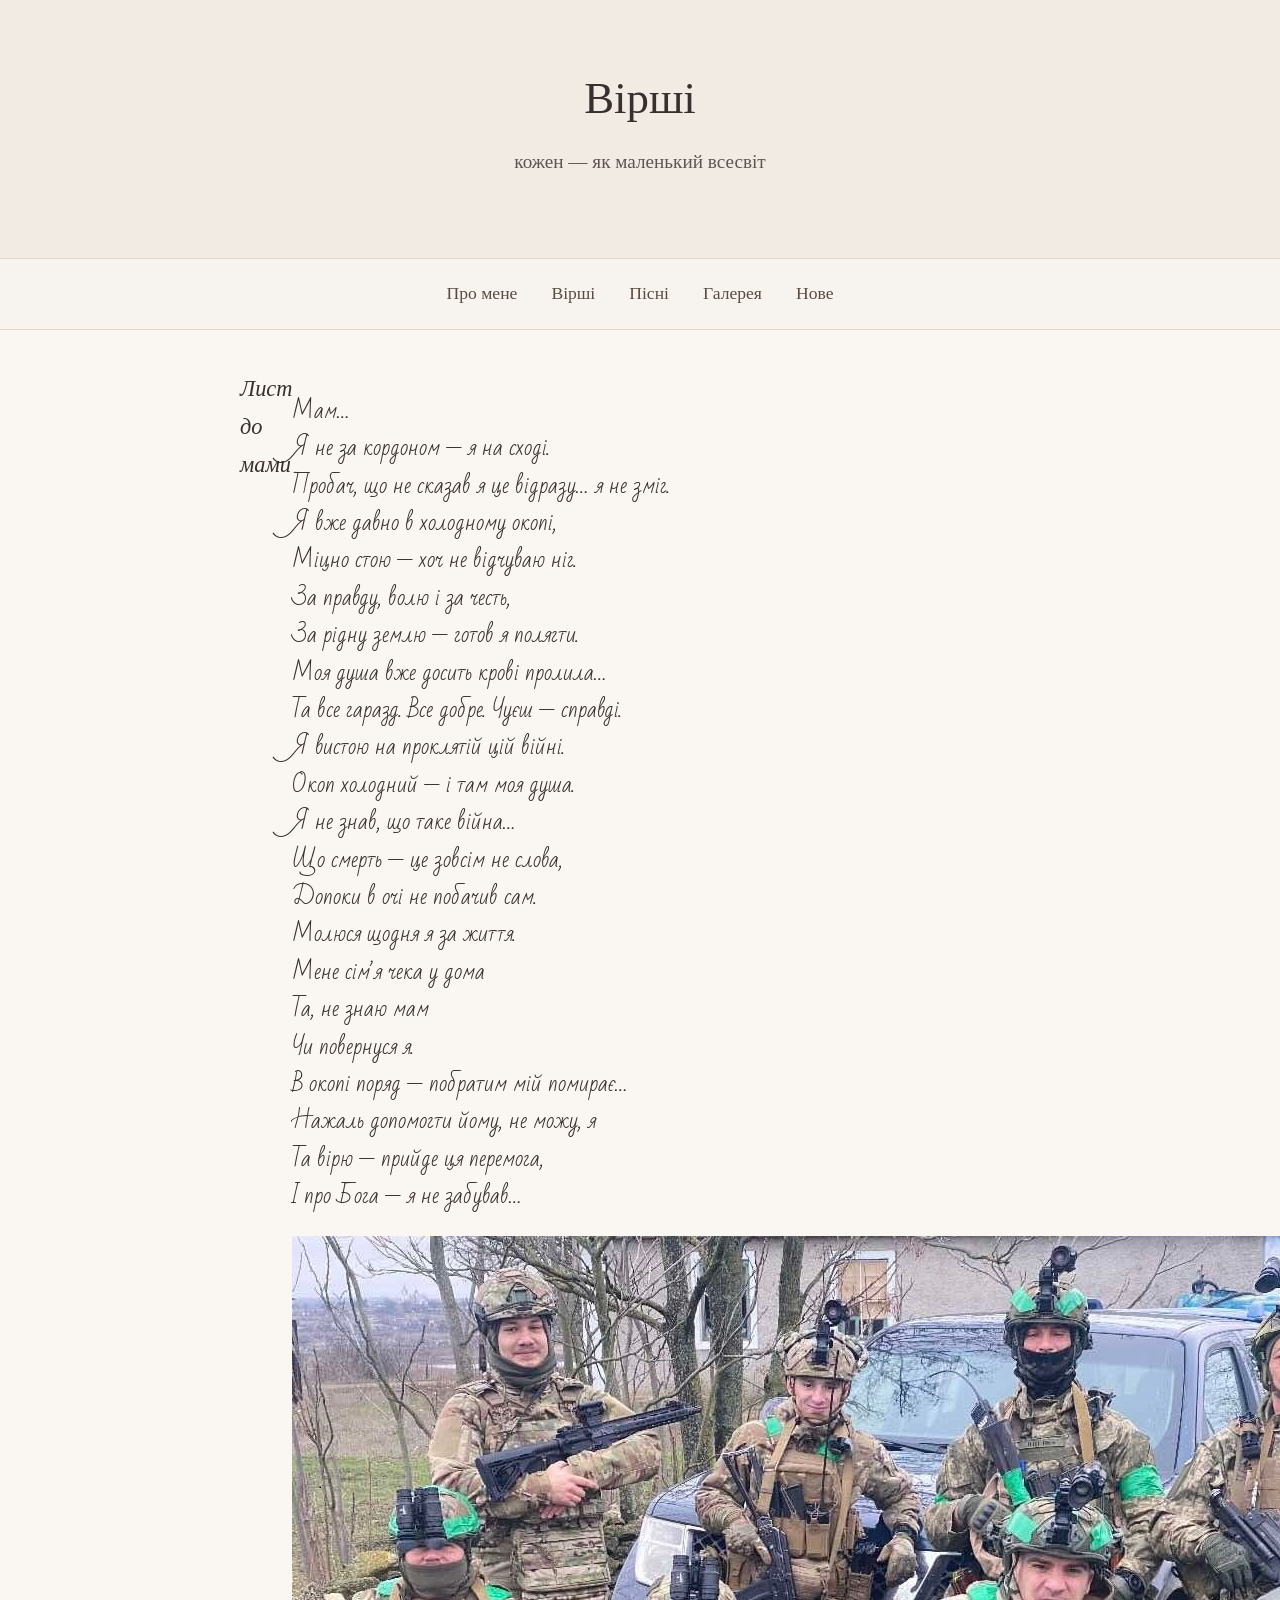
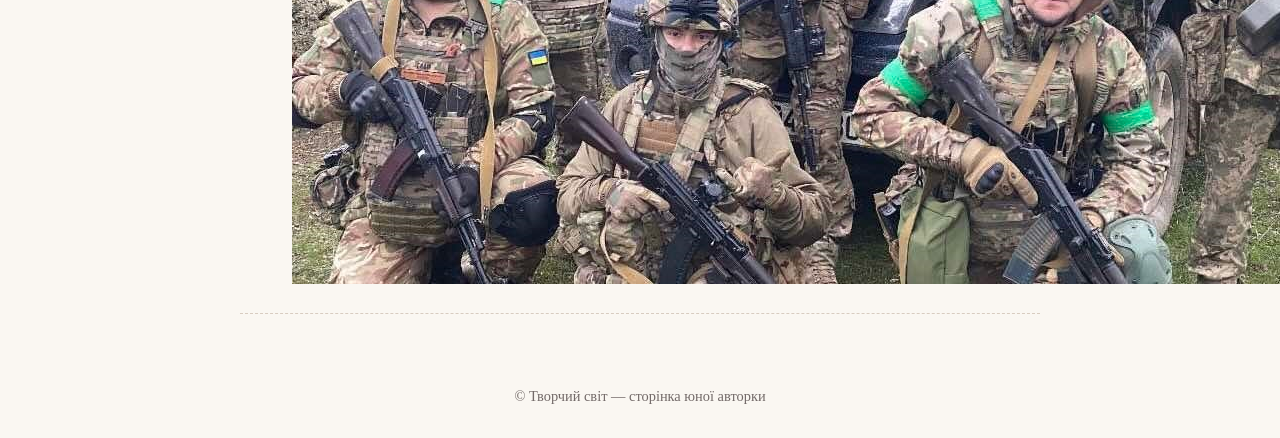
==== poems.html @ a97b37db "Update poems.html" ====
<!DOCTYPE html>
<html lang="uk">
<head>
    <meta charset="UTF-8">
    <title>Вірші</title>
    <link rel="stylesheet" href="styles.css">
    <link href="https://fonts.googleapis.com/css2?family=Bad+Script&display=swap" rel="stylesheet">
</head>

<body>

<header>
    <h1>Вірші</h1>
    <p>кожен — як маленький всесвіт</p>
</header>

<nav>
    <a href="index.html">Про мене</a>
    <a href="poems.html">Вірші</a>
    <a href="songs.html">Пісні</a>
    <a href="gallery.html">Галерея</a>
    <a href="new.html">Нове</a>
</nav>

<div class="content">

    <div class="poem">
        <div class="poem-title">Лист до мами</div>
            <div class="poet">
        <p class="poe">
            Мам…<br>
Я не за кордоном — я на сході.<br>
Пробач, що не сказав я це відразу… я не зміг.<br>
Я вже давно в холодному окопі,<br>
Міцно стою — хоч не відчуваю ніг.<br>

За правду, волю і за честь,<br>
За рідну землю — готов я полягти.<br>
Моя душа вже досить крові пролила…<br>
Та все гаразд. Все добре. Чуєш — справді.<br>
Я вистою на проклятій цій війні.<br>

Окоп холодний — і там моя душа.<br>
Я не знав, що таке війна…<br>
Що смерть — це зовсім не слова,<br>
Допоки в очі не побачив сам.<br>

Молюся щодня я за життя.<br>
Мене сімʼя чека у дома<br>
Та, не знаю мам <br>
Чи повернуся я.<br>

В окопі поряд — побратим  мій помирає… <br>
Нажаль допомогти йому, не можу, я <br>
Та вірю — прийде ця перемога, <br>
І про Бога — я не забував… 

        </p>
        
        <img src="hoto1.jpg" >
    </div>
  
    </div>
</div>

<footer>
    © Творчий світ — сторінка юної авторки
</footer>

</body>

</html>
---- styles.css ----
/* Загальні стилі */
body {
    font-family: "Georgia", serif;
    background: #faf7f2;
    color: #3a2f2f;
    margin: 0;
    padding: 0;
    line-height: 1.7;
}

/* Шапка */
header {
    text-align: center;
    padding: 60px 20px;
    background: #f2ebe3;
    border-bottom: 1px solid #e0d6cc;
}

header h1 {
    font-size: 2.8em;
    margin: 0;
    font-weight: normal;
}

header p {
    font-size: 1.2em;
    margin-top: 10px;
    opacity: 0.8;
}

/* Меню */
nav {
    text-align: center;
    padding: 20px;
    background: #f7f3ee;
    border-bottom: 1px solid #e0d6cc;
}

nav a {
    margin: 0 15px;
    text-decoration: none;
    color: #5a4a42;
    font-size: 1.1em;
}

nav a:hover {
    text-decoration: underline;
}

/* Контент */
.content {
    max-width: 800px;
    margin: 40px auto;
    padding: 0 20px;
}

h2 {
    font-weight: normal;
    font-size: 2em;
    margin-bottom: 20px;
}

/* Вірші */
.poem {
    display:flex;
    margin-bottom: 40px;
    padding-bottom: 20px;
    border-bottom: 1px dashed #d8ccc0;
}

.poem-title {
    font-size: 1.4em;
    margin-bottom: 10px;
    font-style: italic;
}
.poe{
     
     font-family: "Bad Script";
     font-size: 22px;
    }

/* Пісні */
.song {
    margin-bottom: 40px;
    padding-bottom: 20px;
    border-bottom: 1px dashed #d8ccc0;
}

/* Галерея */
.gallery img {
    width: 100%;
    max-width: 300px;
    margin: 10px;
    border-radius: 6px;
    box-shadow: 0 2px 6px rgba(0,0,0,0.1);
}

/* Футер */
footer {
    text-align: center;
    padding: 30px;
    font-size: 0.9em;
    opacity: 0.7;

}
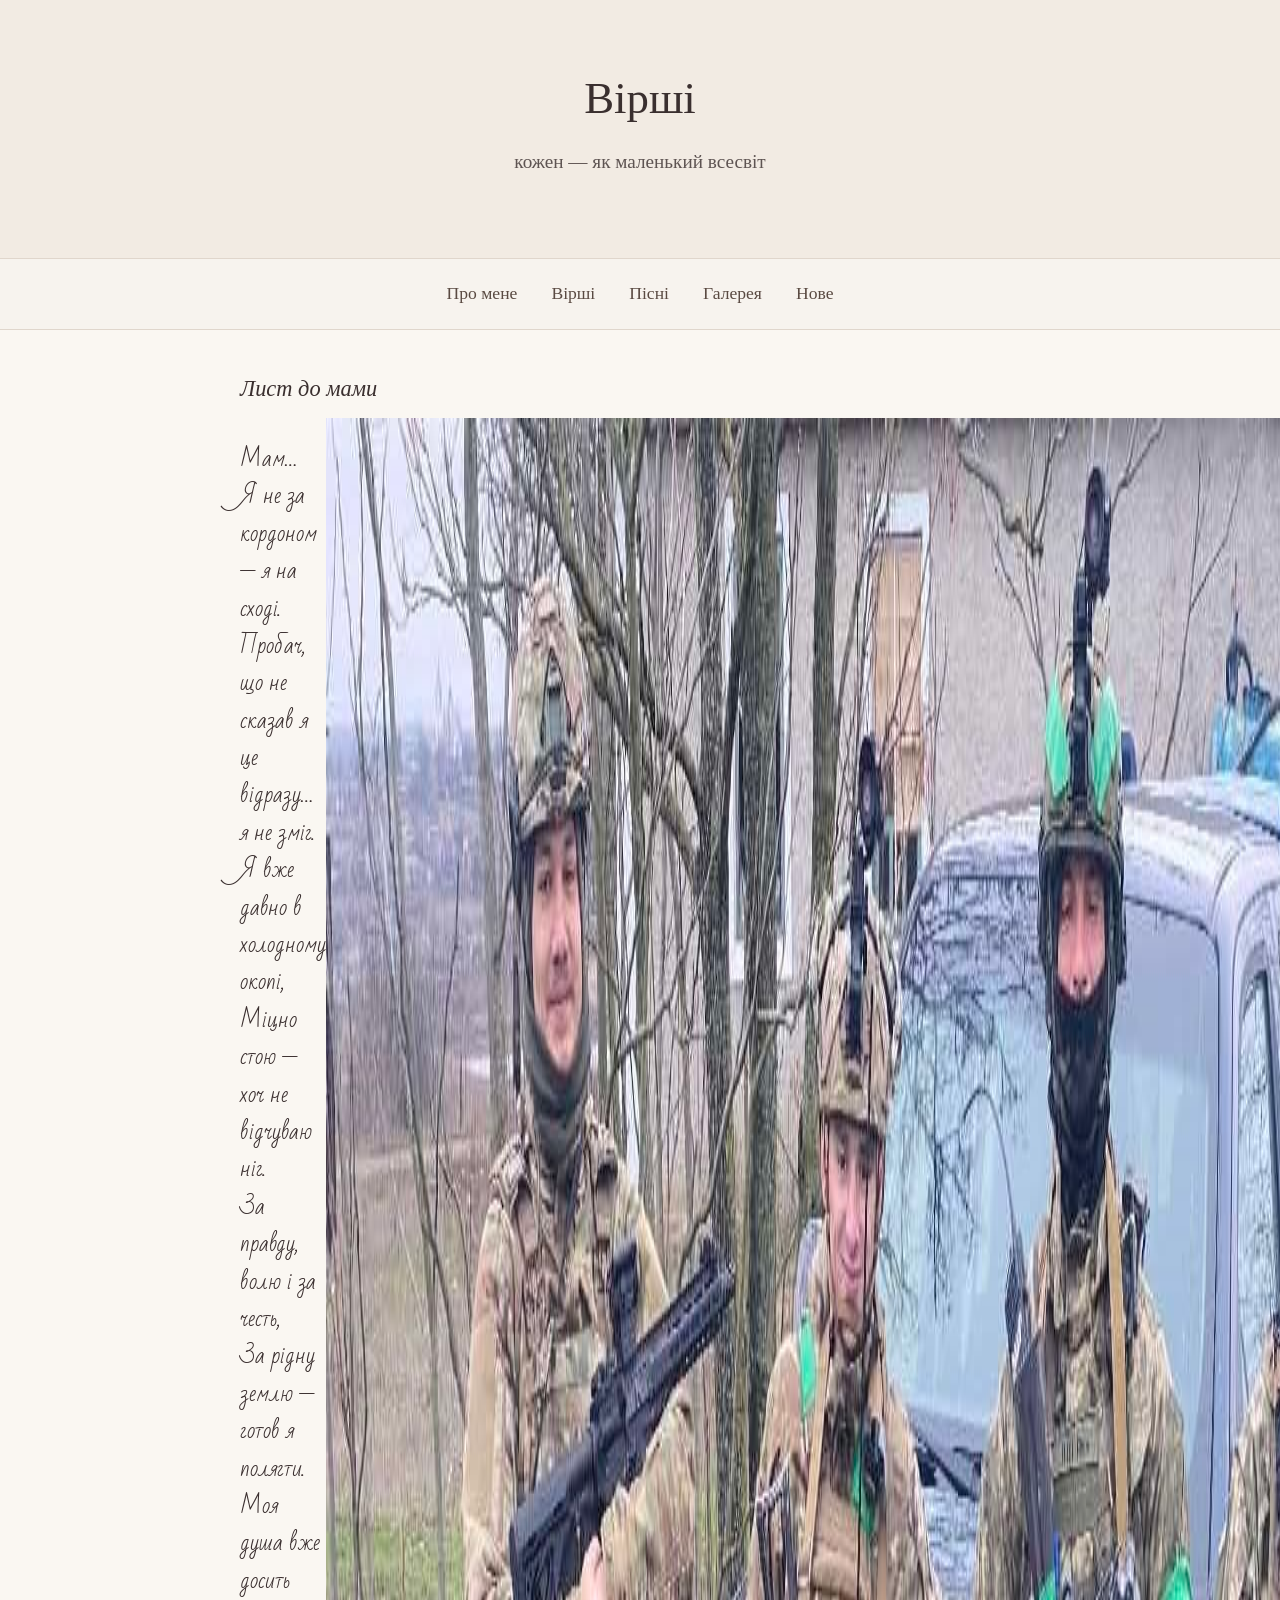
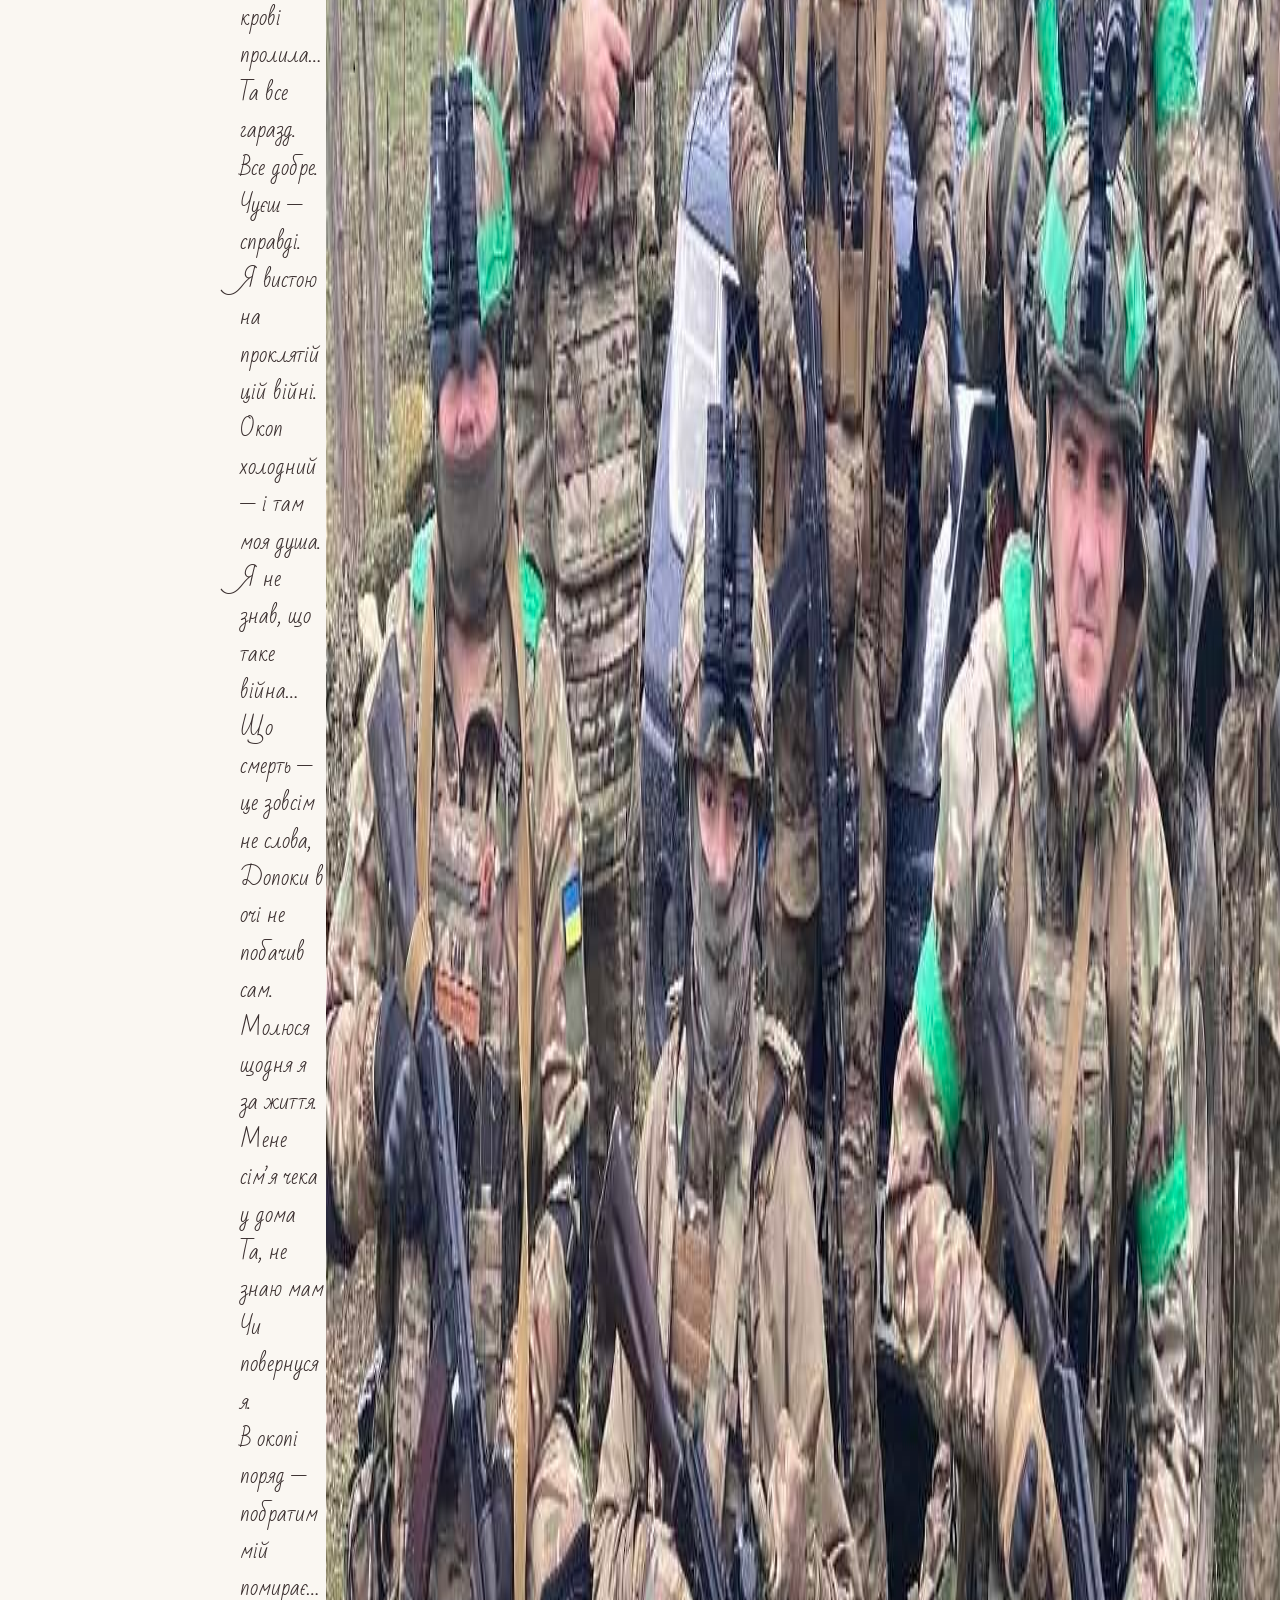
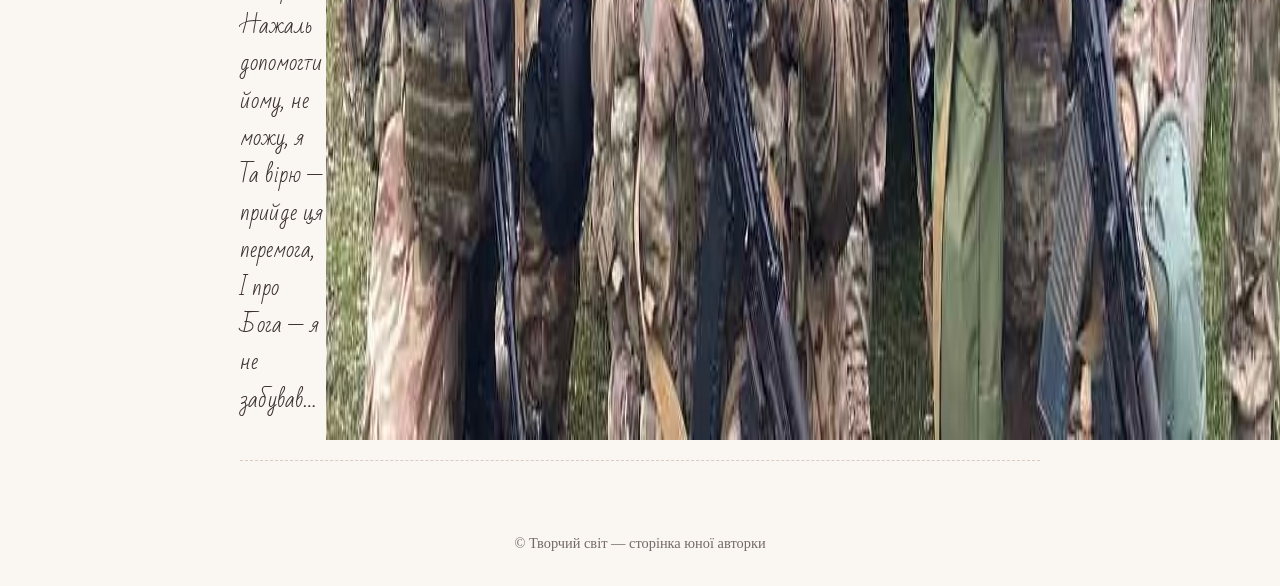
==== commit 4697f016: "Update poems.html" ====
--- a/poems.html
+++ b/poems.html
@@ -57,7 +57,7 @@
 
         </p>
         
-        <img src="hoto1.jpg" >
+        <img src="hoto1.jpg" class="poem-image">
     </div>
   
     </div>
@@ -85,3 +85,4 @@
 
 
 
+
--- a/styles.css
+++ b/styles.css
@@ -62,12 +62,14 @@
 
 /* Вірші */
 .poem {
-    display:flex;
+   
     margin-bottom: 40px;
     padding-bottom: 20px;
     border-bottom: 1px dashed #d8ccc0;
 }
-
+.poet{
+     display:flex;
+}
 .poem-title {
     font-size: 1.4em;
     margin-bottom: 10px;
@@ -103,3 +105,4 @@
     opacity: 0.7;
 
 }
+
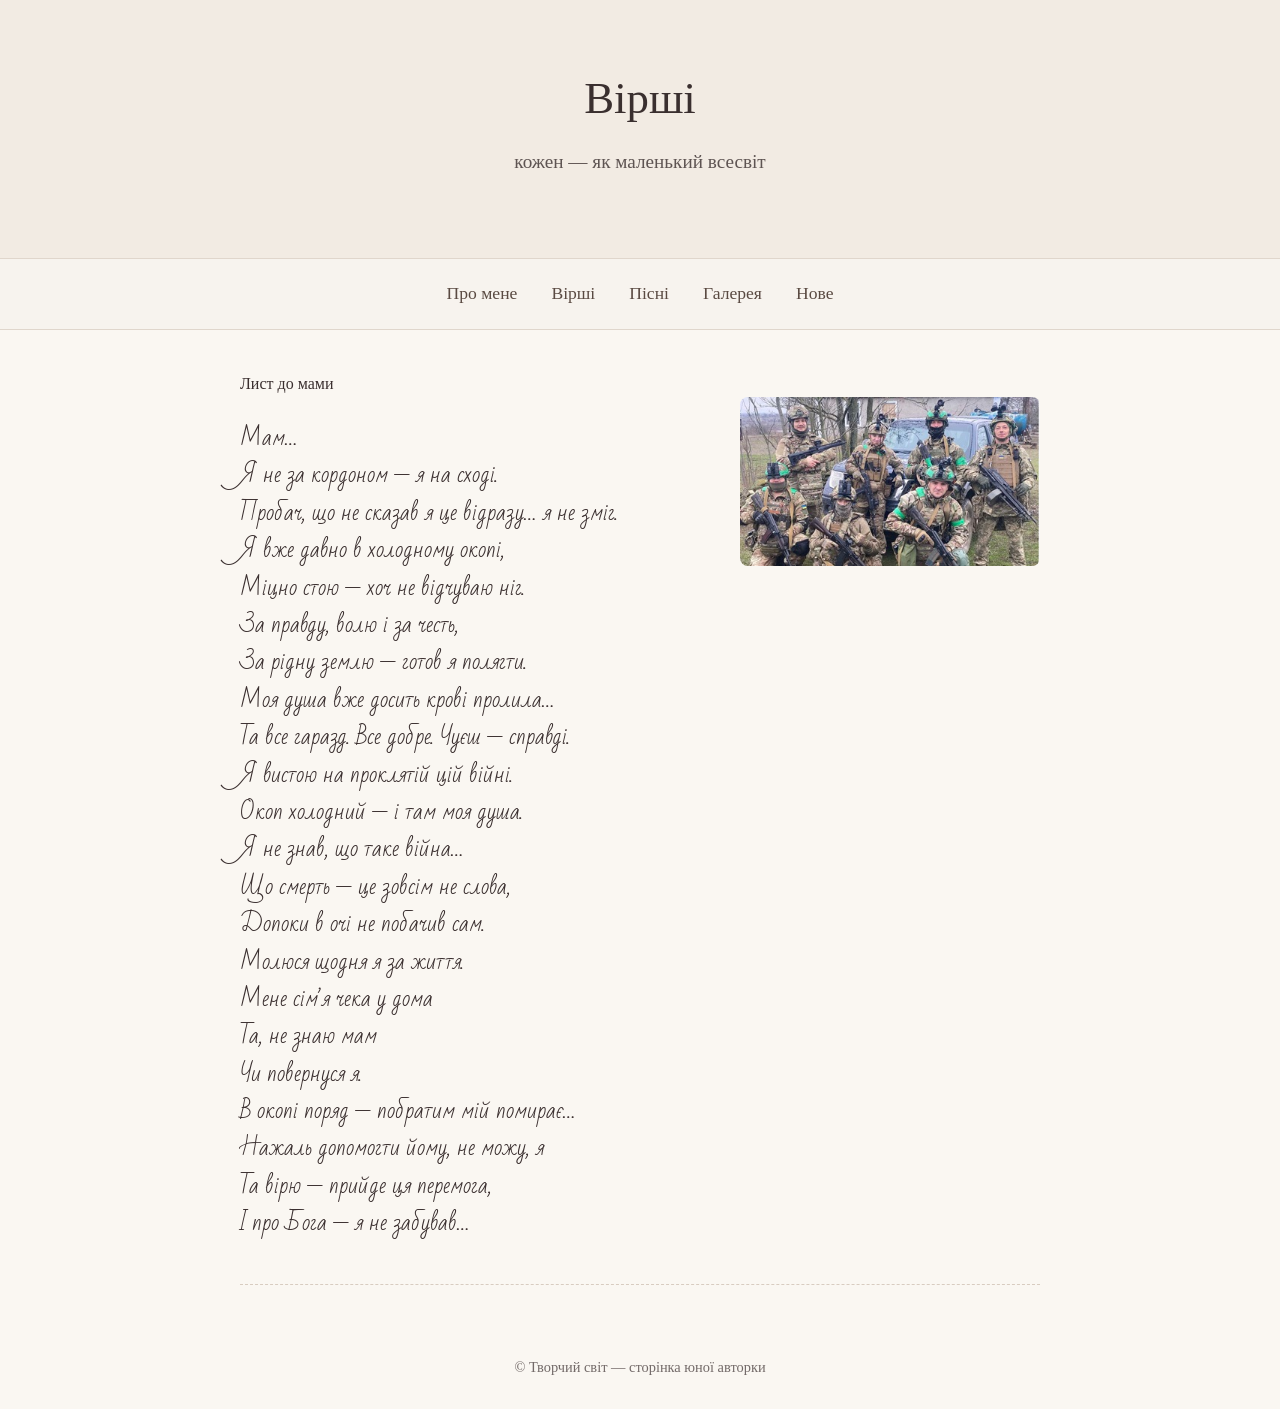
==== commit 34109880: "Update poems.html" ====
--- a/poems.html
+++ b/poems.html
@@ -57,7 +57,7 @@
 
         </p>
         
-        <img src="hoto1.jpg" class="poem-image">
+        <img src="photo1.jpg" class="poem-image">
     </div>
   
     </div>
@@ -86,3 +86,4 @@
 
 
 
+
--- a/styles.css
+++ b/styles.css
@@ -67,16 +67,27 @@
     padding-bottom: 20px;
     border-bottom: 1px dashed #d8ccc0;
 }
-.poet{
-     display:flex;
+ .poet {
+    display: flex;
+    gap: 20px;          /* відстань між текстом і фото */
+    align-items: flex-start;
+}
+
+
 }
 .poem-title {
     font-size: 1.4em;
     margin-bottom: 10px;
     font-style: italic;
 }
+.poem-image {
+    width: 300px;       /* або будь-який розмір, який тобі треба */
+    height: auto;
+    border-radius: 8px;
+}
+
 .poe{
-     
+     flex:1;
      font-family: "Bad Script";
      font-size: 22px;
     }
@@ -106,3 +117,4 @@
 
 }
 
+
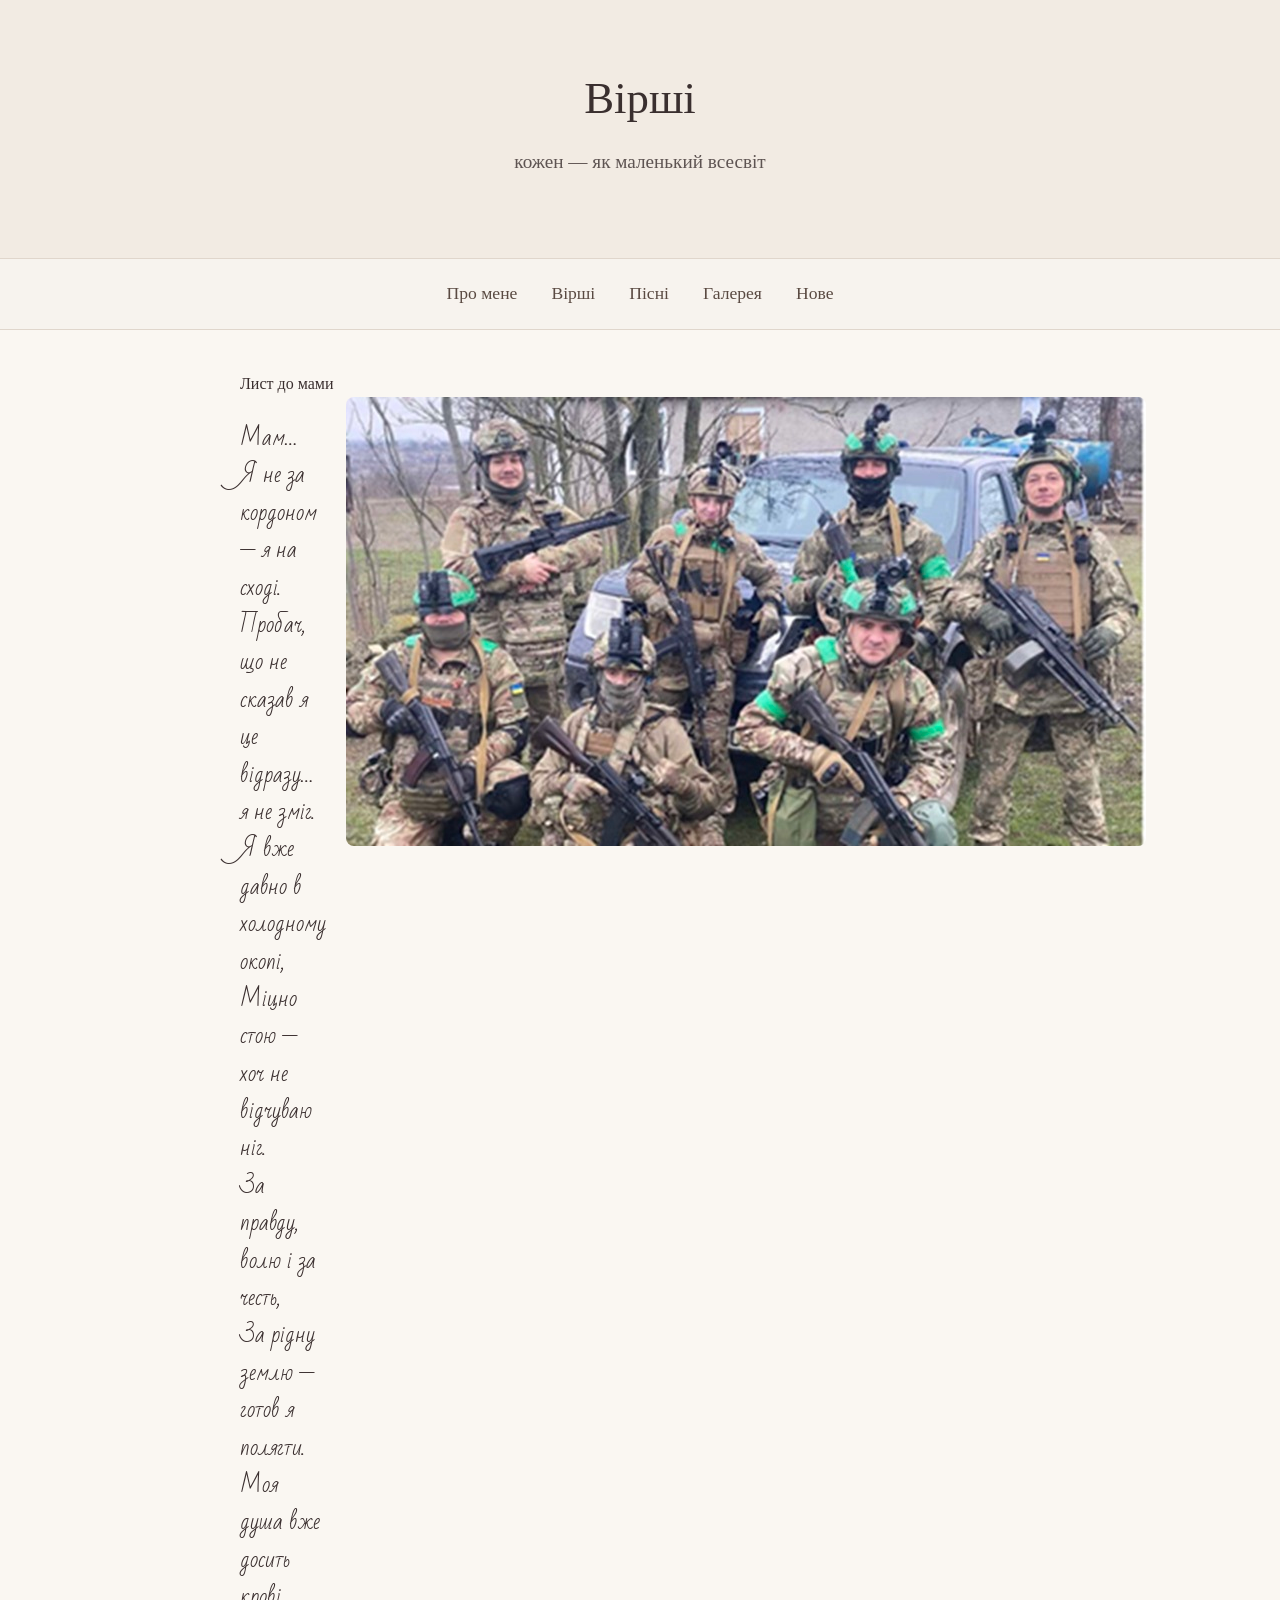
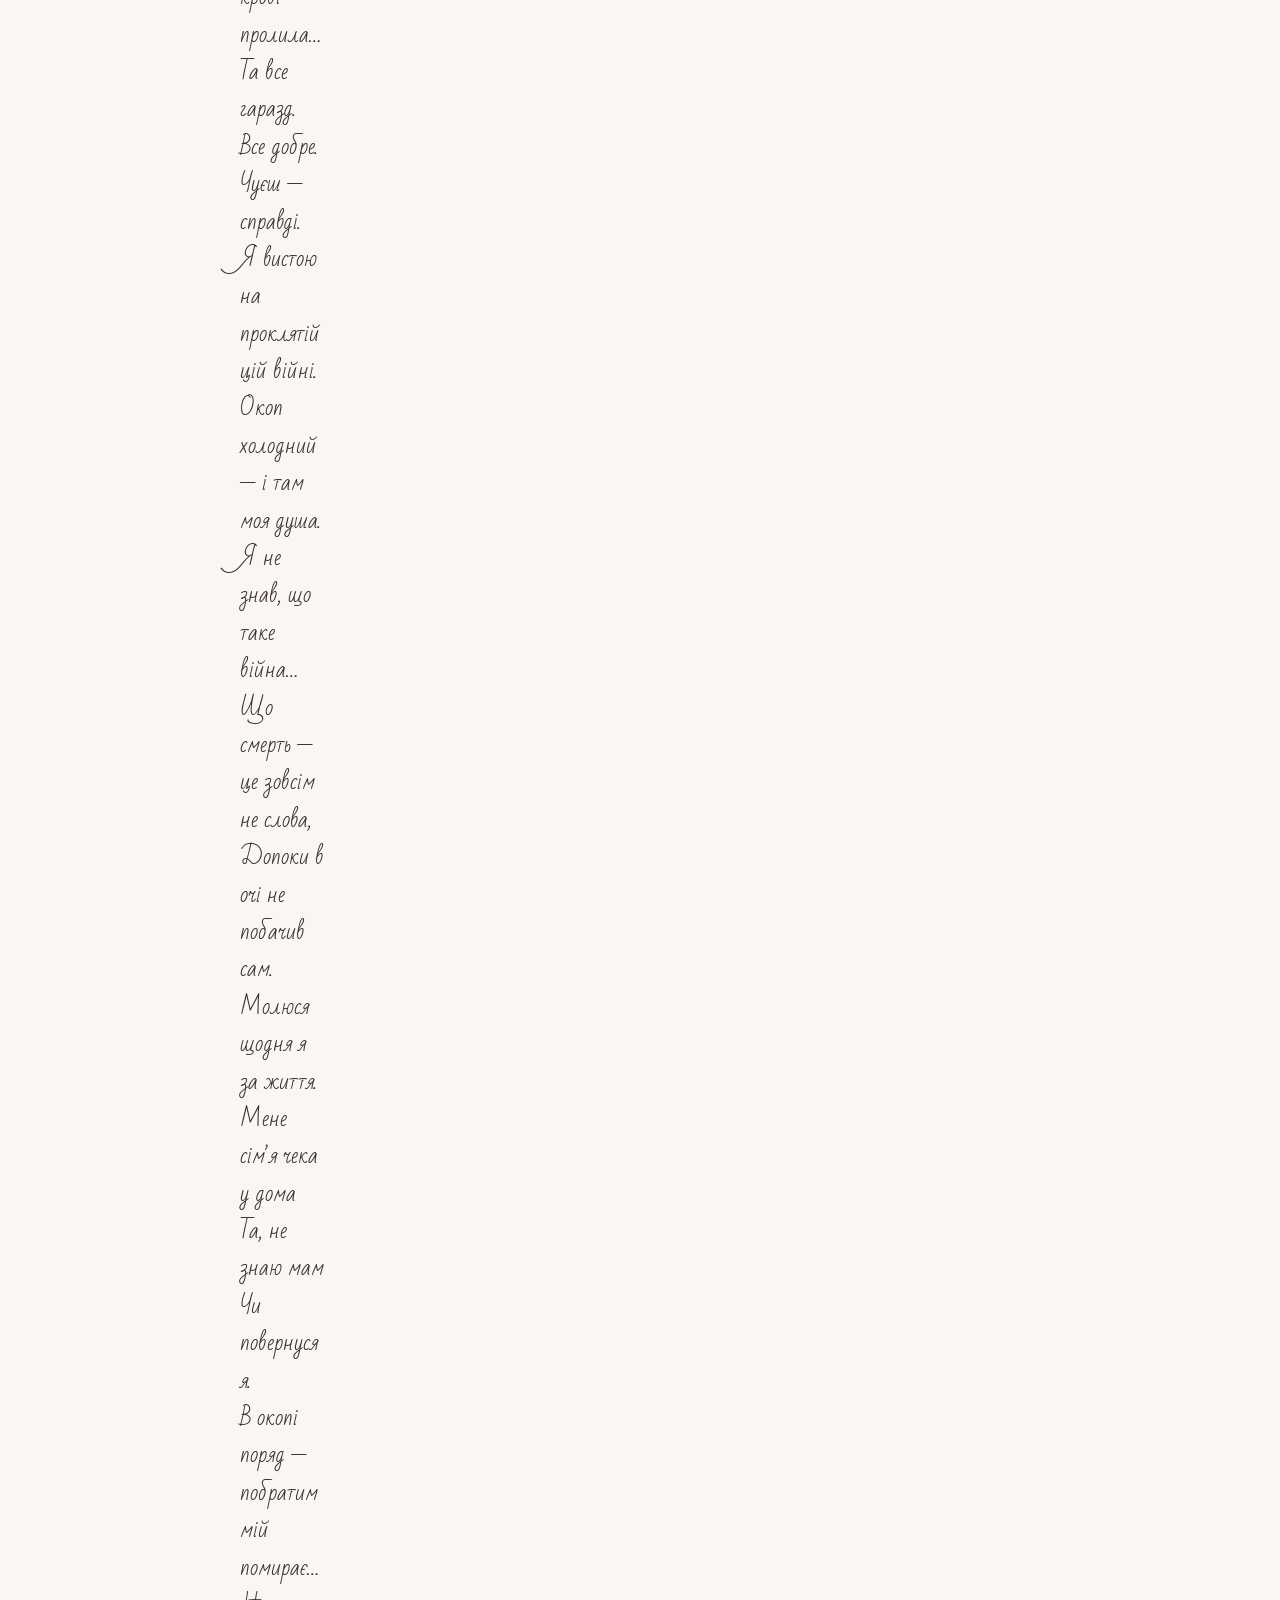
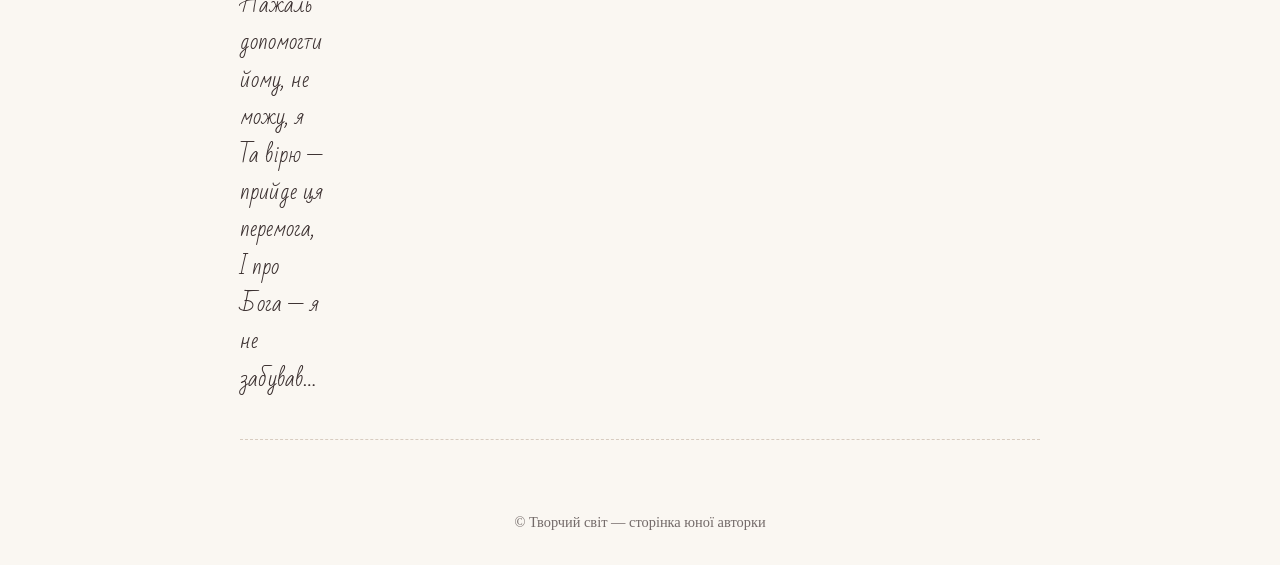
==== commit e6c36922: "Update poems.html" ====
--- a/poems.html
+++ b/poems.html
@@ -56,8 +56,11 @@
 І про Бога — я не забував… 
 
         </p>
+         <div class="poem-photo">
+            <img src="photo1.jpg" class="poem-image">
+        </div>
+
         
-        <img src="photo1.jpg" class="poem-image">
     </div>
   
     </div>
@@ -87,3 +90,4 @@
 
 
 
+
--- a/styles.css
+++ b/styles.css
@@ -81,9 +81,11 @@
     font-style: italic;
 }
 .poem-image {
-    width: 300px;       /* або будь-який розмір, який тобі треба */
+    width: 800px;       /* або будь-який розмір, який тобі треба */
     height: auto;
     border-radius: 8px;
+    margin-left: auto; /* ось це вирішує твою проблему */
+
 }
 
 .poe{
@@ -118,3 +120,9 @@
 }
 
 
+
+
+
+
+
+
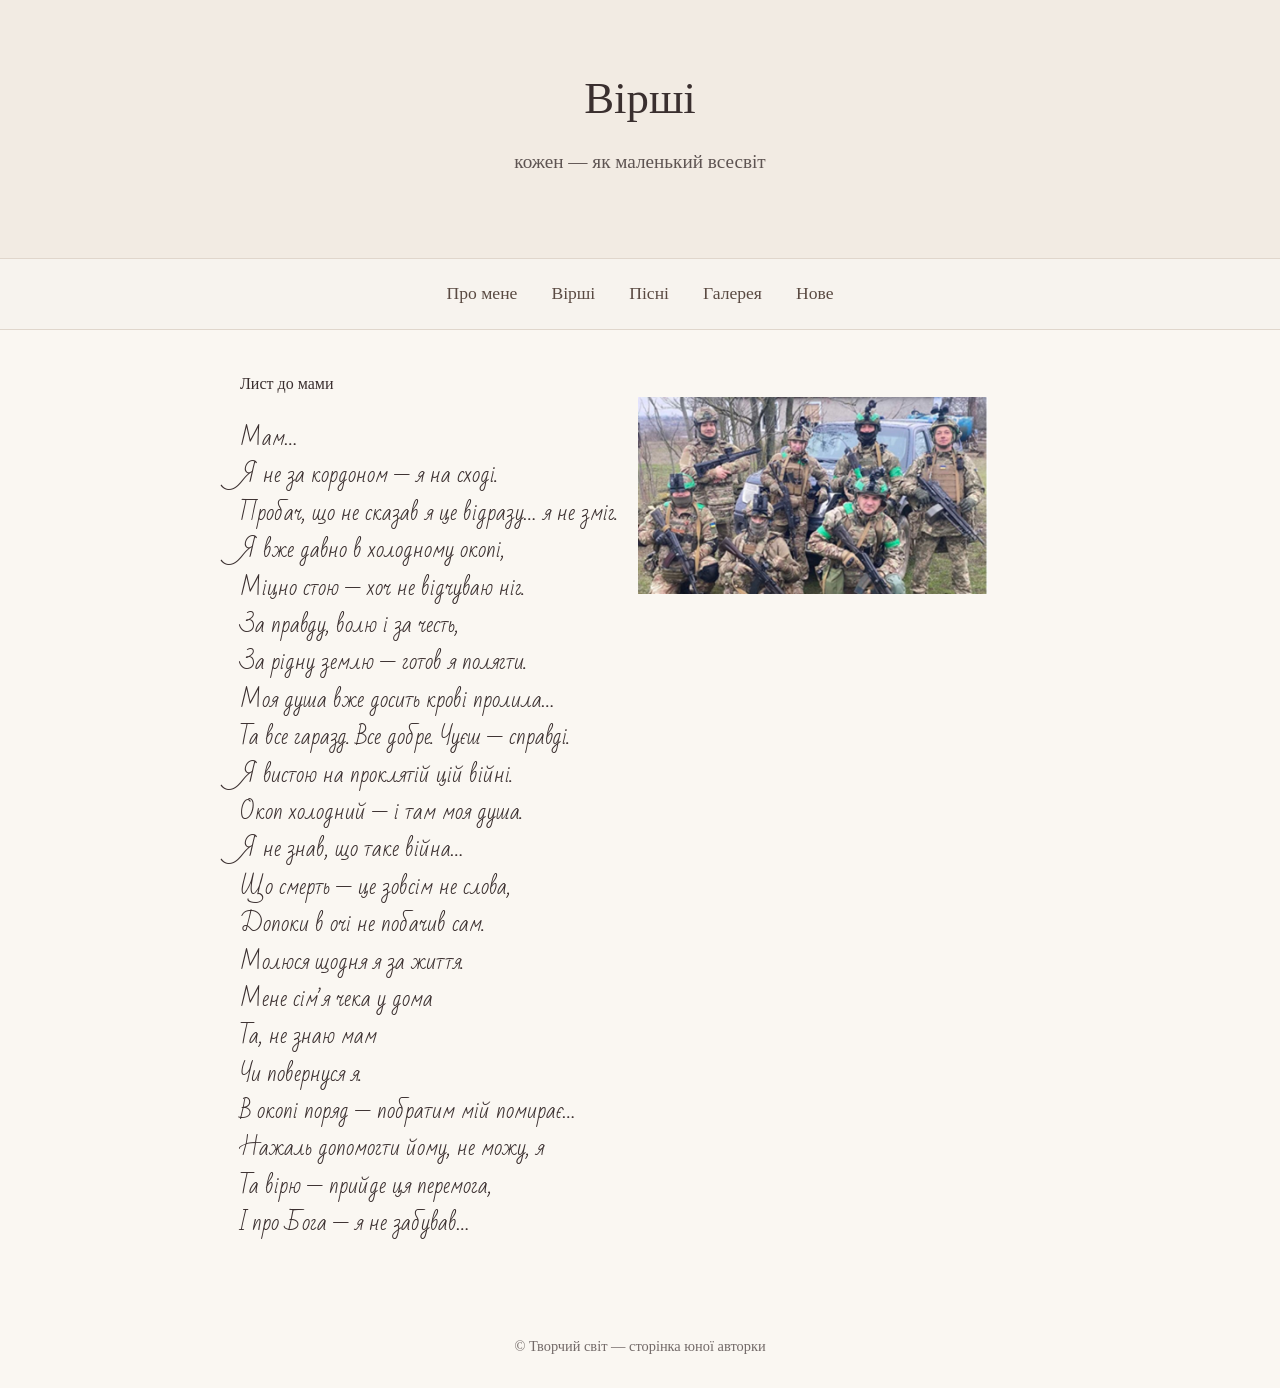
==== commit 8e52cf46: "Update poems.html" ====
--- a/poems.html
+++ b/poems.html
@@ -27,6 +27,7 @@
     <div class="poem">
         <div class="poem-title">Лист до мами</div>
             <div class="poet">
+                 <div class="poet-text">
         <p class="poe">
             Мам…<br>
 Я не за кордоном — я на сході.<br>
@@ -56,6 +57,7 @@
 І про Бога — я не забував… 
 
         </p>
+                 </div>           
          <div class="poem-photo">
             <img src="photo1.jpg" class="poem-image">
         </div>
@@ -91,3 +93,4 @@
 
 
 
+
--- a/styles.css
+++ b/styles.css
@@ -61,39 +61,28 @@
 }
 
 /* Вірші */
-.poem {
-   
-    margin-bottom: 40px;
-    padding-bottom: 20px;
-    border-bottom: 1px dashed #d8ccc0;
-}
- .poet {
+.poet {
     display: flex;
-    gap: 20px;          /* відстань між текстом і фото */
     align-items: flex-start;
+    gap: 20px;
 }
 
-
-}
-.poem-title {
-    font-size: 1.4em;
-    margin-bottom: 10px;
-    font-style: italic;
-}
-.poem-image {
-    width: 800px;       /* або будь-який розмір, який тобі треба */
-    height: auto;
-    border-radius: 8px;
-    margin-left: auto; /* ось це вирішує твою проблему */
-
+.poe {
+    flex: 1;        /* текст займає ВСЕ доступне місце */
+    min-width: 0;   /* дозволяє тексту розширюватися */
+     font-family: "Bad Script";
+     font-size: 22px;
 }
 
-.poe{
-     flex:1;
-     font-family: "Bad Script";
-     font-size: 22px;
-    }
+.poem-photo {
+    flex: 0 0 350px; /* фото займає рівно 250px праворуч */
+}
 
+.poem-image {
+    width: 100%;
+    height: auto;
+    display: block;
+}
 /* Пісні */
 .song {
     margin-bottom: 40px;
@@ -126,3 +115,8 @@
 
 
 
+
+
+
+
+
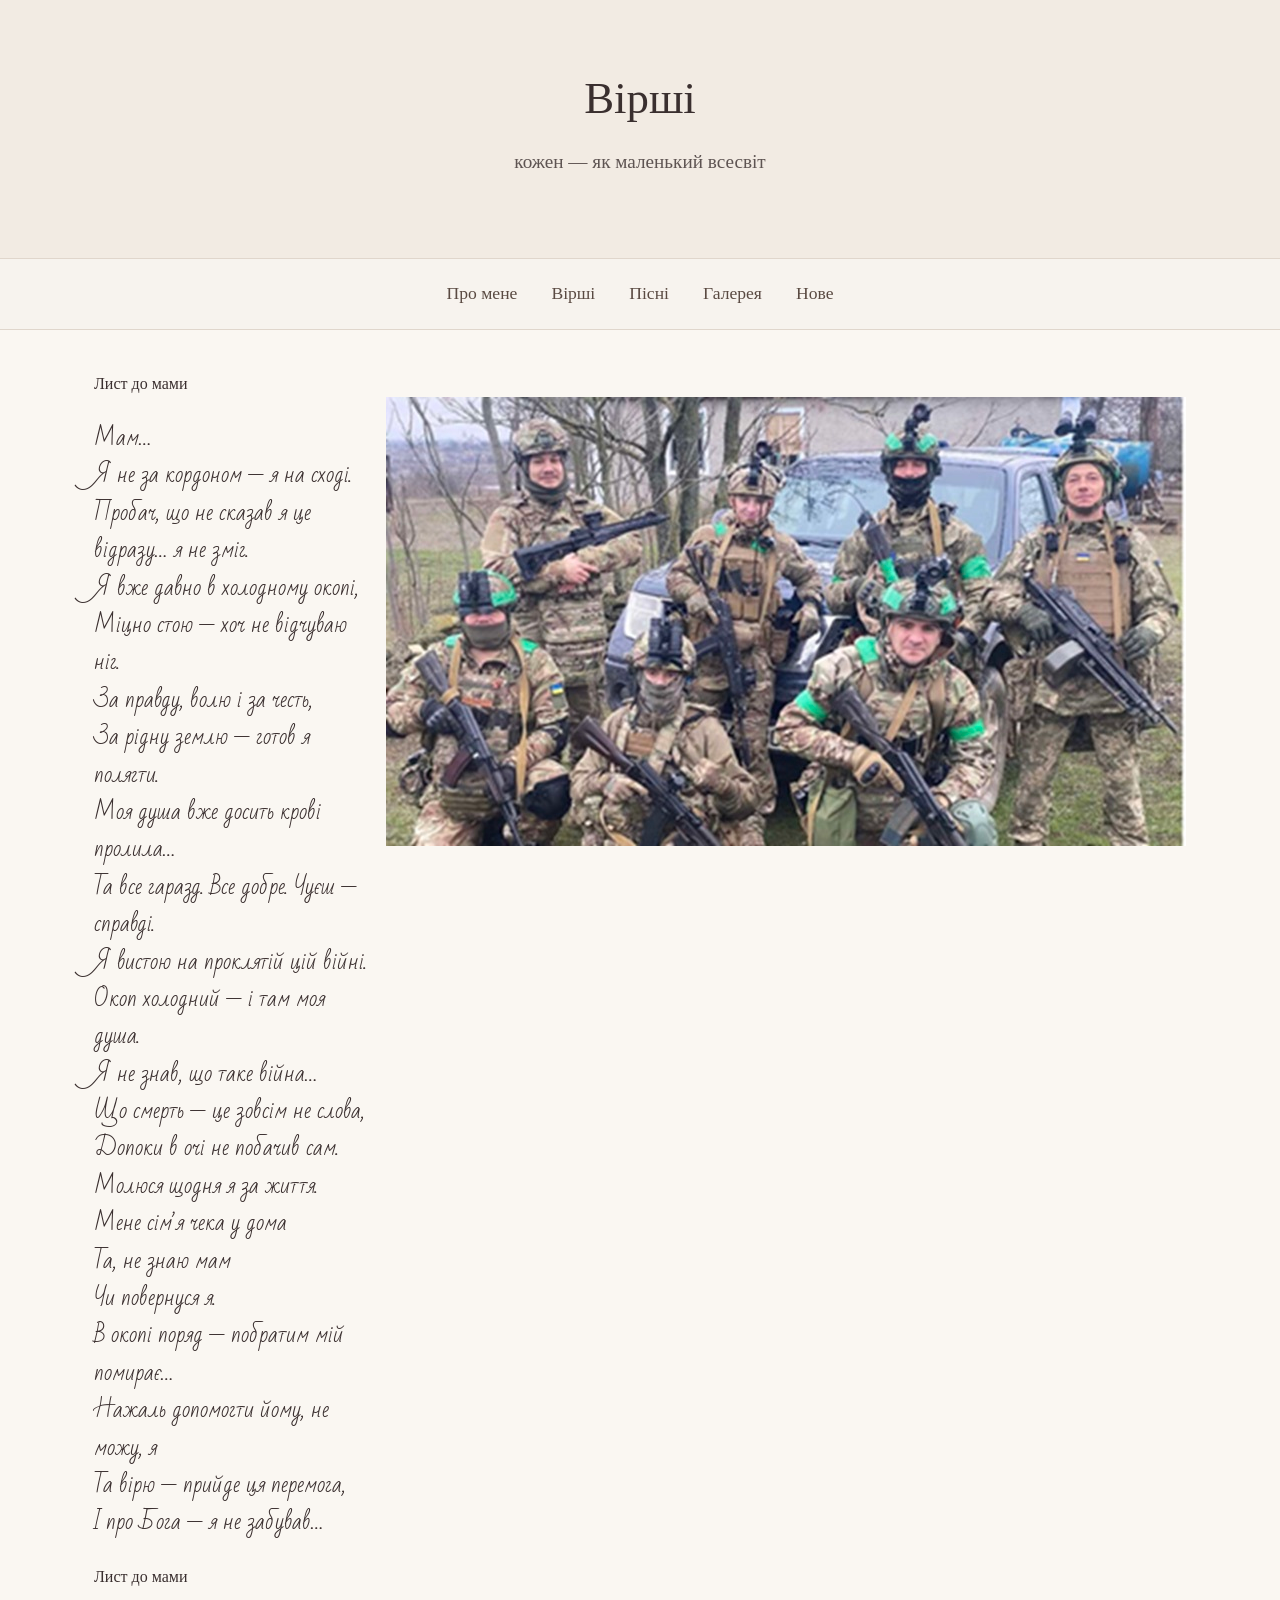
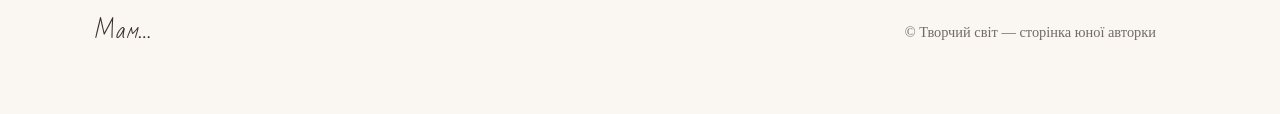
==== commit f5eb73f7: "Update poems.html" ====
--- a/poems.html
+++ b/poems.html
@@ -66,6 +66,12 @@
     </div>
   
     </div>
+     <div class="poem">
+        <div class="poem-title">Лист до мами</div>
+            <div class="poet">
+                 <div class="poet-text">
+        <p class="poe">
+            Мам…<br>
 </div>
 
 <footer>
--- a/styles.css
+++ b/styles.css
@@ -49,10 +49,12 @@
 
 /* Контент */
 .content {
-    max-width: 800px;
+    width: 90%;
+    max-width: none;
     margin: 40px auto;
-    padding: 0 20px;
-}
+    padding-left: 20px;
+    padding-right: 20px;
+} 
 
 h2 {
     font-weight: normal;
@@ -64,20 +66,30 @@
 .poet {
     display: flex;
     align-items: flex-start;
-    gap: 20px;
+    gap: 10px;
+     width: 100%;
+}
+.poet-text {
+    flex: 1;        /* текст займає ВСЕ доступне місце */
+    min-width: 0;   /* дозволяє тексту розширюватися */
 }
 
 .poe {
-    flex: 1;        /* текст займає ВСЕ доступне місце */
+    
     min-width: 0;   /* дозволяє тексту розширюватися */
      font-family: "Bad Script";
      font-size: 22px;
 }
 
 .poem-photo {
-    flex: 0 0 350px; /* фото займає рівно 250px праворуч */
+     flex: 0 0 auto;
+    width: 800px; /* або будь-яка ширина, яку хочеш */
 }
+.poem {
+    padding-left: 30px;
+    padding-right: 30px;
 
+}
 .poem-image {
     width: 100%;
     height: auto;
@@ -120,3 +132,20 @@
 
 
 
+
+
+
+
+
+
+
+
+
+
+
+
+
+
+
+
+
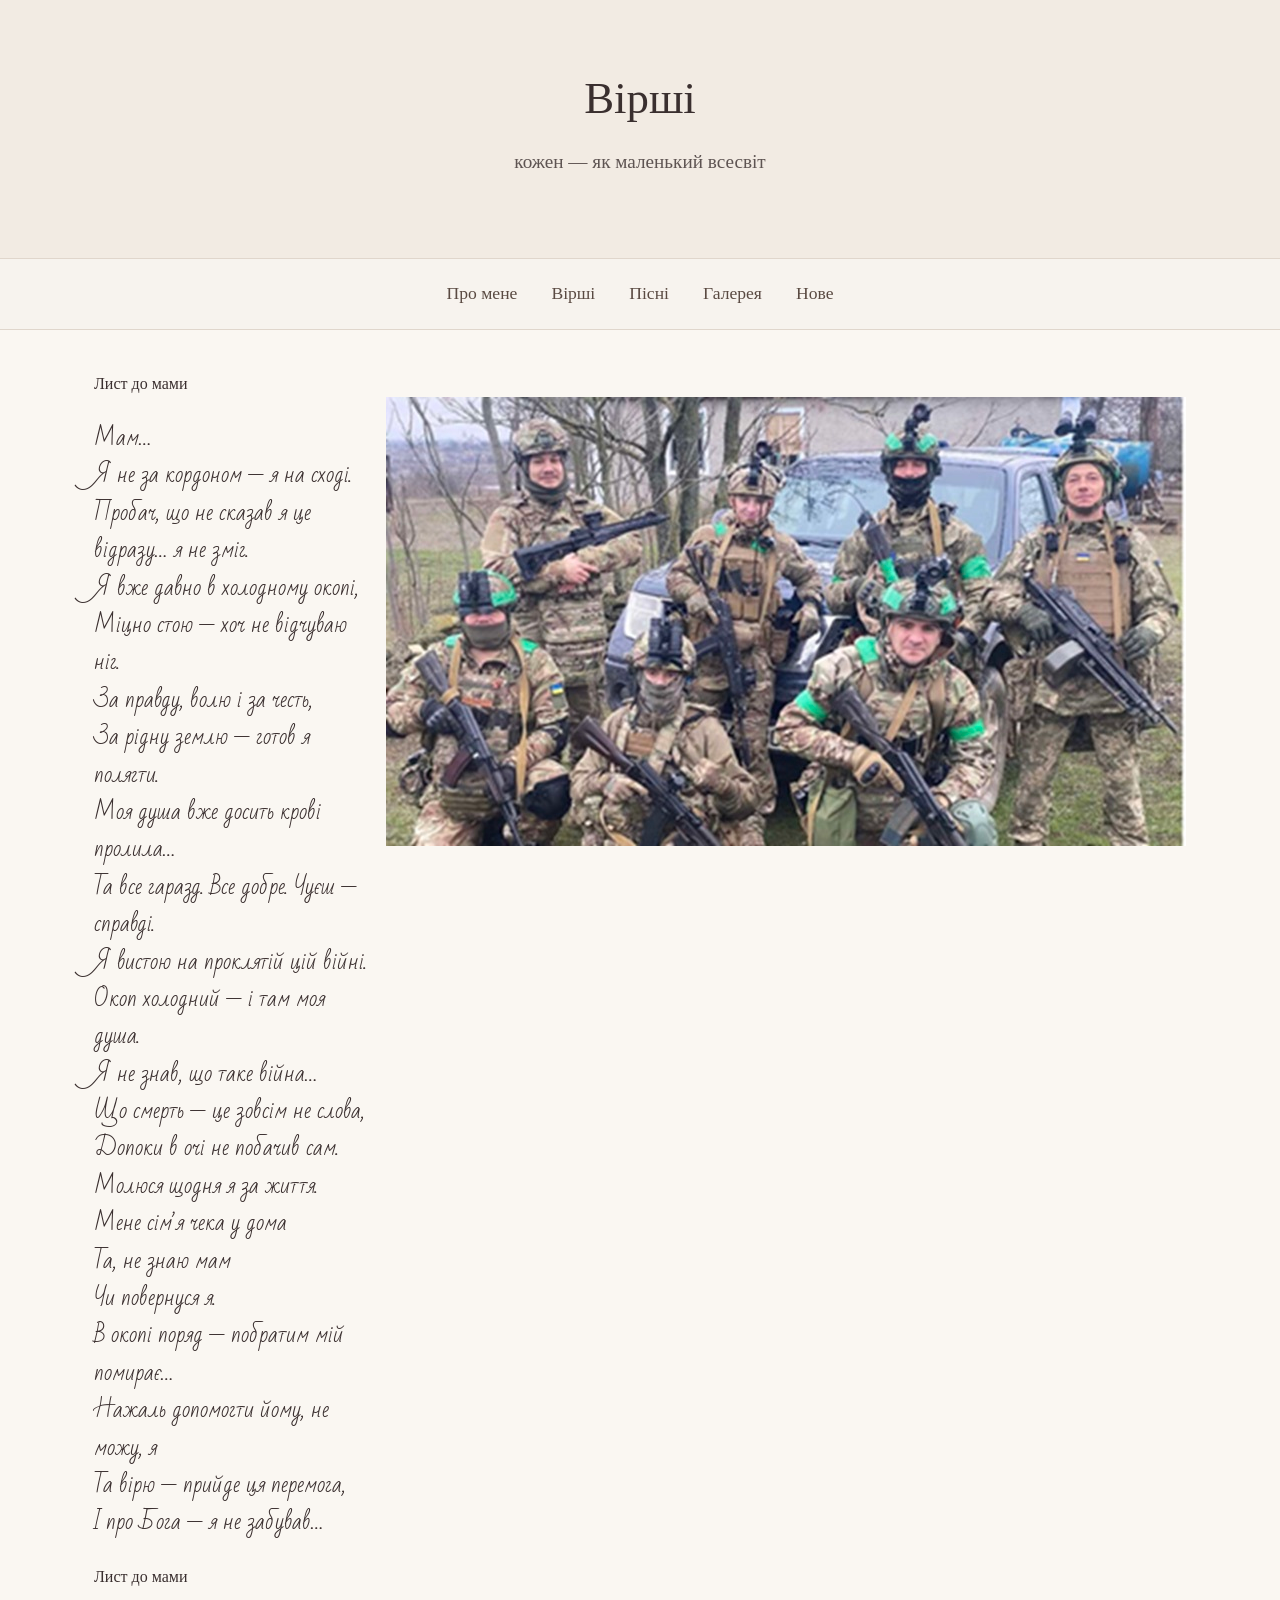
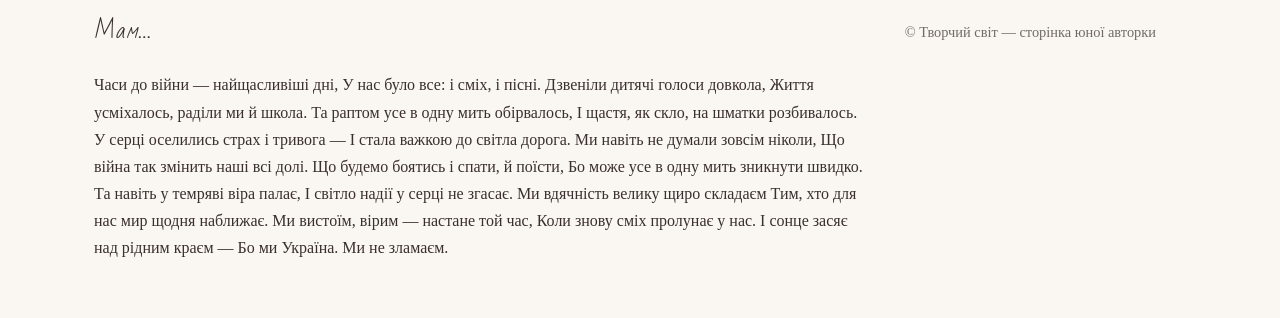
==== commit 17c94083: "Update poems.html" ====
--- a/poems.html
+++ b/poems.html
@@ -72,6 +72,32 @@
                  <div class="poet-text">
         <p class="poe">
             Мам…<br>
+            </p>
+        Часи до війни — найщасливіші дні,
+У нас було все: і сміх, і пісні.
+Дзвеніли дитячі голоси довкола,
+Життя усміхалось, раділи ми й школа.
+
+Та раптом усе в одну мить обірвалось,
+І щастя, як скло, на шматки розбивалось.
+У серці оселились страх і тривога —
+І стала важкою до світла дорога.
+
+Ми навіть не думали зовсім ніколи,
+Що війна так змінить наші всі долі.
+Що будемо боятись і спати, й поїсти,
+Бо може усе в одну мить зникнути швидко.
+
+Та навіть у темряві віра палає,
+І світло надії у серці не згасає.
+Ми вдячність велику щиро складаєм
+Тим, хто для нас мир щодня наближає.
+
+Ми вистоїм, вірим — настане той час,
+Коли знову сміх пролунає у нас.
+І сонце засяє над рідним краєм —
+Бо ми Україна. Ми не зламаєм. 
+ </p>
 </div>
 
 <footer>
